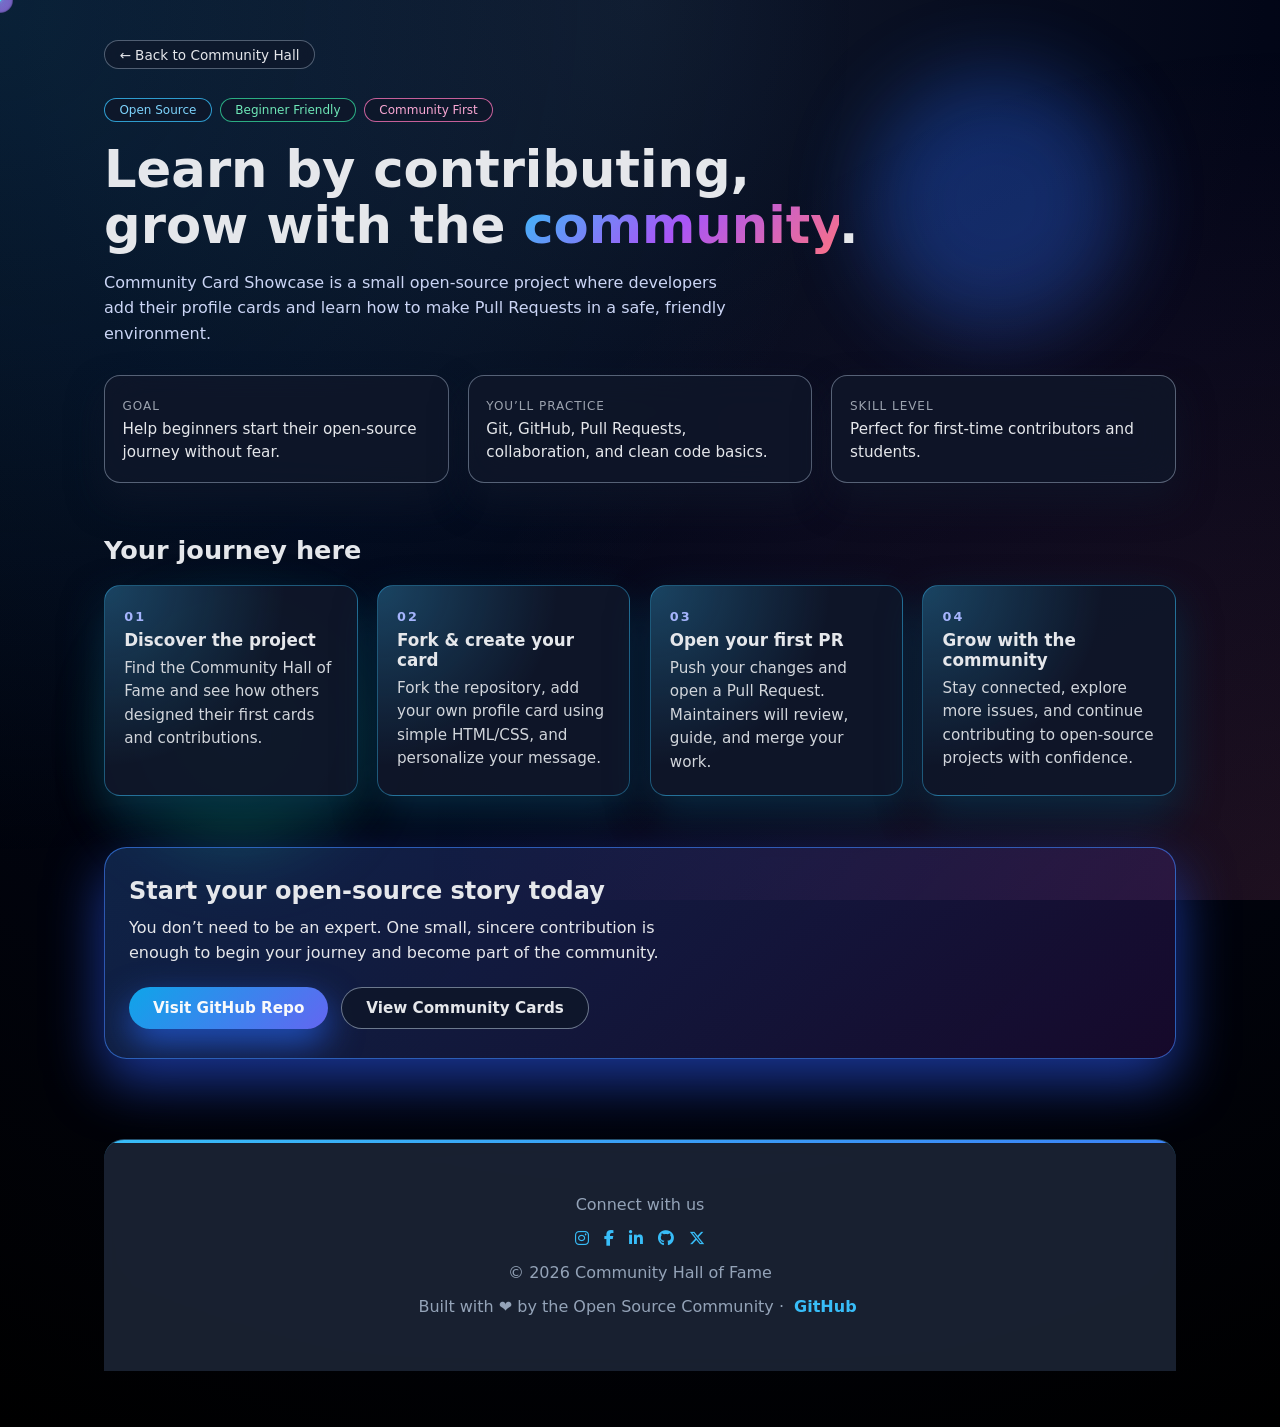
==== about.html @ 80f4a166 "Merge branch 'Jayanta2004:main' into main" ====
<!DOCTYPE html>
<html lang="en">

<head>
    <meta charset="UTF-8" />
    <meta name="viewport" content="width=device-width, initial-scale=1.0" />
    <title>About Us | Community Card Showcase</title>
    <link rel="stylesheet" href="about.css" />
    <link rel="icon" type="image/png" href="Hall of Fame (1).png">
    <link rel="stylesheet" href="https://cdnjs.cloudflare.com/ajax/libs/font-awesome/6.5.1/css/all.min.css">

</head>

<body class="theme-dark">

    <div class="circle-container">
        <div class="circle"></div>
        <div class="circle"></div>
        <div class="circle"></div>
        <div class="circle"></div>
        <div class="circle"></div>
        <div class="circle"></div>
        <div class="circle"></div>
        <div class="circle"></div>
        <div class="circle"></div>
        <div class="circle"></div>
        <div class="circle"></div>
        <div class="circle"></div>
        <div class="circle"></div>
        <div class="circle"></div>
        <div class="circle"></div>
        <div class="circle"></div>
        <div class="circle"></div>
        <div class="circle"></div>
        <div class="circle"></div>
        <div class="circle"></div>
        <div class="circle"></div>
        <div class="circle"></div>
        <div class="circle"></div>
        <div class="circle"></div>
        <div class="circle"></div>
        <div class="circle"></div>
        <div class="circle"></div>
        <div class="circle"></div>
        <div class="circle"></div>
        <div class="circle"></div>
    </div>
    <script>
        document.addEventListener("DOMContentLoaded", function () {
            const coords = { x: 0, y: 0 };
            const circles = document.querySelectorAll(".circle");

            circles.forEach(function (circle) {
                circle.x = 0;
                circle.y = 0;
            });

            window.addEventListener("mousemove", function (e) {
                coords.x = e.pageX;
                coords.y = e.pageY - window.scrollY; // Adjust for vertical scroll position
            });

            function animateCircles() {
                let x = coords.x;
                let y = coords.y;
                circles.forEach(function (circle, index) {
                    circle.style.left = `${x - 12}px`;
                    circle.style.top = `${y - 12}px`;
                    circle.style.transform = `scale(${(circles.length - index) / circles.length})`;
                    const nextCircle = circles[index + 1] || circles[0];
                    circle.x = x;
                    circle.y = y;
                    x += (nextCircle.x - x) * 0.3;
                    y += (nextCircle.y - y) * 0.3;
                });

                requestAnimationFrame(animateCircles);
            }

            animateCircles();
        });

    </script>
    <!-- Background effects -->
    <div class="bg-gradient"></div>
    <div class="bg-orbit bg-orbit-1"></div>
    <div class="bg-orbit bg-orbit-2"></div>

    <main class="about-wrapper">
        <!-- Back button -->
        <a href="index.html" class="back-pill">
            <span>← Back to Community Hall</span>
        </a>

        <!-- Hero area -->
        <section class="about-hero">
            <div class="badge-row">
                <span class="pill pill-open">Open Source</span>
                <span class="pill pill-beginner">Beginner Friendly</span>
                <span class="pill pill-community">Community First</span>
            </div>

            <h1>Learn by contributing,<br />grow with the <span>community</span>.</h1>

            <p class="hero-subtitle">
                Community Card Showcase is a small open-source project where developers
                add their profile cards and learn how to make Pull Requests in a safe,
                friendly environment.
            </p>

            <div class="hero-stats">
                <div class="stat-card">
                    <span class="stat-label">Goal</span>
                    <p class="stat-text">Help beginners start their open-source journey without fear.</p>
                </div>
                <div class="stat-card">
                    <span class="stat-label">You’ll practice</span>
                    <p class="stat-text">Git, GitHub, Pull Requests, collaboration, and clean code basics.</p>
                </div>
                <div class="stat-card">
                    <span class="stat-label">Skill Level</span>
                    <p class="stat-text">Perfect for first-time contributors and students.</p>
                </div>
            </div>
        </section>

        <!-- Timeline / steps -->
        <section class="about-steps">
            <h2>Your journey here</h2>
            <div class="steps-grid">
                <article class="step-card">
                    <div class="step-index">01</div>
                    <h3>Discover the project</h3>
                    <p>
                        Find the Community Hall of Fame and see how others designed their first cards
                        and contributions.
                    </p>
                </article>

                <article class="step-card">
                    <div class="step-index">02</div>
                    <h3>Fork & create your card</h3>
                    <p>
                        Fork the repository, add your own profile card using simple HTML/CSS,
                        and personalize your message.
                    </p>
                </article>

                <article class="step-card">
                    <div class="step-index">03</div>
                    <h3>Open your first PR</h3>
                    <p>
                        Push your changes and open a Pull Request. Maintainers will review,
                        guide, and merge your work.
                    </p>
                </article>

                <article class="step-card">
                    <div class="step-index">04</div>
                    <h3>Grow with the community</h3>
                    <p>
                        Stay connected, explore more issues, and continue contributing to
                        open-source projects with confidence.
                    </p>
                </article>
            </div>
        </section>

        <!-- Callout -->
        <section class="about-callout">
            <div class="callout-content">
                <h2>Start your open-source story today</h2>
                <p>
                    You don’t need to be an expert. One small, sincere contribution is
                    enough to begin your journey and become part of the community.
                </p>
                <div class="callout-actions">
                    <a href="https://github.com/Jayanta2004/dev-card-showcase" class="primary-btn" target="_blank"
                        rel="noopener noreferrer">
                        Visit GitHub Repo
                    </a>

                    <a href="index.html" class="ghost-btn">
                        View Community Cards
                    </a>
                </div>
            </div>
        </section>

        <!-- Minimal footer -->
        <footer class="footer">

    
      <div class="footer-social">
      <p>Connect with us</p>
      <div class="social-links">
        <a href="#" aria-label="Instagram"><i class="fa-brands fa-instagram"></i></a>
        <a href="#" aria-label="Facebook"><i class="fa-brands fa-facebook-f"></i></a>
        <a href="#" aria-label="LinkedIn"><i class="fa-brands fa-linkedin-in"></i></a>
        <a href="#" aria-label="GitHub"><i class="fa-brands fa-github"></i></a>
        <a href="#" aria-label="Twitter"><i class="fa-brands fa-x-twitter"></i></a>
      </div>
      </div>

  <p class="footer-copy">© 2026 Community Hall of Fame</p>
    <p class="footer-credit">
    Built with ❤️ by the Open Source Community ·
    <a href="https://github.com/Jayanta2004" target="_blank">GitHub</a>
  </p>
</footer>

    </main>
</body>

</html>
---- about.css ----
:root {
  --bg-footer: rgba(30, 41, 59, 0.8);
  --border-primary: rgba(56, 189, 248, 0.3);
  --gradient-primary: linear-gradient(135deg, #38bdf8, #3b82f6);
  --text-secondary: #94a3b8;
  --primary-color: #38bdf8;
}

/* Reset & base */

*,
*::before,
*::after {
  box-sizing: border-box;
}

body {
  margin: 0;
  min-height: 100vh;
  font-family: system-ui, -apple-system, BlinkMacSystemFont, "Segoe UI", sans-serif;
  color: #e5e7eb;
  background: radial-gradient(circle at top, #0f172a 0, #020617 40%, #000 100%);
  overflow-x: hidden;
}

/* Simple fade-in for the whole page */
body {
  animation: fadeInBody 0.6s ease-out;
}

@keyframes fadeInBody {
  from {
    opacity: 0;
    transform: translateY(6px);
  }

  to {
    opacity: 1;
    transform: translateY(0);
  }
}

.about-wrapper {
  position: relative;
  max-width: 1120px;
  margin: 0 auto;
  padding: 2.5rem 1.5rem 3.5rem;
}

/* Background accents with slow floating animation */
.bg-gradient {
  position: fixed;
  inset: 0;
  background:
    radial-gradient(circle at top left, rgba(56, 189, 248, 0.15), transparent 55%),
    radial-gradient(circle at bottom right, rgba(244, 114, 182, 0.12), transparent 55%);
  pointer-events: none;
  z-index: -2;
  animation: glowPulse 8s ease-in-out infinite alternate;
}

.bg-orbit {
  position: fixed;
  border-radius: 999px;
  filter: blur(40px);
  opacity: 0.6;
  z-index: -3;
}

.bg-orbit-1 {
  width: 260px;
  height: 260px;
  background: rgba(37, 99, 235, 0.6);
  top: 8%;
  right: 12%;
  animation: floatOrb1 18s ease-in-out infinite alternate;
}

.bg-orbit-2 {
  width: 220px;
  height: 220px;
  background: rgba(16, 185, 129, 0.55);
  bottom: 6%;
  left: 10%;
  animation: floatOrb2 20s ease-in-out infinite alternate;
}

@keyframes glowPulse {
  from {
    opacity: 0.9;
  }

  to {
    opacity: 0.6;
  }
}

@keyframes floatOrb1 {
  from {
    transform: translate(0, 0);
  }

  to {
    transform: translate(-30px, 40px);
  }
}

@keyframes floatOrb2 {
  from {
    transform: translate(0, 0);
  }

  to {
    transform: translate(40px, -35px);
  }
}

/* Back pill with hover + tiny wiggle on load */
.back-pill {
  display: inline-flex;
  align-items: center;
  gap: 0.4rem;
  padding: 0.35rem 0.9rem;
  border-radius: 999px;
  border: 1px solid rgba(148, 163, 184, 0.5);
  background: rgba(15, 23, 42, 0.7);
  color: #e5e7eb;
  text-decoration: none;
  font-size: 0.85rem;
  margin-bottom: 1.8rem;
  backdrop-filter: blur(16px);
  transition:
    border-color 0.18s ease,
    transform 0.18s ease,
    background 0.18s ease,
    box-shadow 0.18s ease;
  animation: backPillPop 0.7s ease-out 0.25s both;
}

.back-pill:hover {
  border-color: #38bdf8;
  background: rgba(15, 23, 42, 0.9);
  transform: translateY(-1px);
  box-shadow: 0 10px 25px rgba(15, 23, 42, 0.8);
}

@keyframes backPillPop {
  0% {
    transform: translateY(-4px);
    opacity: 0;
  }

  60% {
    transform: translateY(1px);
    opacity: 1;
  }

  100% {
    transform: translateY(0);
  }
}

/* Hero section */
.about-hero {
  text-align: left;
  margin-bottom: 3.2rem;
}

/* Pills row */
.badge-row {
  display: flex;
  flex-wrap: wrap;
  gap: 0.5rem;
  margin-bottom: 1.2rem;
}

.pill {
  padding: 0.25rem 0.9rem;
  border-radius: 999px;
  font-size: 0.75rem;
  border: 1px solid rgba(148, 163, 184, 0.6);
  background: rgba(15, 23, 42, 0.85);
  backdrop-filter: blur(14px);
  opacity: 0;
  transform: translateY(6px);
  animation: pillIn 0.5s ease-out forwards;
}

.pill-open {
  border-color: rgba(56, 189, 248, 0.8);
  color: #7dd3fc;
  animation-delay: 0.1s;
}

.pill-beginner {
  border-color: rgba(52, 211, 153, 0.8);
  color: #6ee7b7;
  animation-delay: 0.25s;
}

.pill-community {
  border-color: rgba(244, 114, 182, 0.8);
  color: #f9a8d4;
  animation-delay: 0.4s;
}

@keyframes pillIn {
  from {
    opacity: 0;
    transform: translateY(6px);
  }

  to {
    opacity: 1;
    transform: translateY(0);
  }
}

.about-hero h1 {
  font-size: clamp(2.4rem, 4vw, 3.2rem);
  line-height: 1.1;
  margin: 0 0 1rem;
}

.about-hero h1 span {
  background: linear-gradient(135deg, #38bdf8, #a855f7, #fb7185);
  -webkit-background-clip: text;
  color: transparent;
}

.hero-subtitle {
  max-width: 640px;
  line-height: 1.6;
  color: #cbd5f5;
  margin-bottom: 1.8rem;
}

/* Stats cards with hover lift + soft shimmer */
.hero-stats {
  display: grid;
  grid-template-columns: repeat(auto-fit, minmax(220px, 1fr));
  gap: 1.2rem;
}

.stat-card {
  position: relative;
  padding: 1.15rem 1.1rem;
  border-radius: 1rem;
  background: rgba(15, 23, 42, 0.8);
  border: 1px solid rgba(148, 163, 184, 0.55);
  box-shadow: 0 18px 35px rgba(15, 23, 42, 0.65);
  backdrop-filter: blur(18px);
  overflow: hidden;
  transform: translateY(3px);
  opacity: 0;
  animation: cardFadeIn 0.6s ease-out forwards;
}

.stat-card:nth-child(1) {
  animation-delay: 0.25s;
}

.stat-card:nth-child(2) {
  animation-delay: 0.35s;
}

.stat-card:nth-child(3) {
  animation-delay: 0.45s;
}

.stat-card::before {
  content: "";
  position: absolute;
  inset: -40%;
  background: radial-gradient(circle at top, rgba(56, 189, 248, 0.16), transparent 60%);
  opacity: 0;
  transform: translateX(-40%);
  transition: opacity 0.25s ease, transform 0.25s ease;
}

.stat-card:hover {
  transform: translateY(-3px);
  box-shadow: 0 22px 45px rgba(15, 23, 42, 0.75);
}

.stat-card:hover::before {
  opacity: 1;
  transform: translateX(0);
}

.stat-label {
  display: inline-block;
  font-size: 0.75rem;
  letter-spacing: 0.08em;
  text-transform: uppercase;
  color: #9ca3af;
  margin-bottom: 0.35rem;
}

.stat-text {
  margin: 0;
  font-size: 0.95rem;
  line-height: 1.5;
}

@keyframes cardFadeIn {
  from {
    opacity: 0;
    transform: translateY(8px);
  }

  to {
    opacity: 1;
    transform: translateY(0);
  }
}

/* Steps / timeline */
.about-steps {
  margin-bottom: 3.2rem;
}

.about-steps h2 {
  font-size: 1.6rem;
  margin-bottom: 1.3rem;
}

.steps-grid {
  display: grid;
  grid-template-columns: repeat(auto-fit, minmax(230px, 1fr));
  gap: 1.2rem;
}

.step-card {
  position: relative;
  padding: 1.4rem 1.2rem 1.3rem 1.2rem;
  border-radius: 1rem;
  background: radial-gradient(circle at top left, rgba(56, 189, 248, 0.28), transparent 55%),
    rgba(15, 23, 42, 0.95);
  border: 1px solid rgba(56, 189, 248, 0.4);
  box-shadow: 0 18px 40px rgba(8, 47, 73, 0.8);
  overflow: hidden;
  transition: transform 0.18s ease, box-shadow 0.18s ease, border-color 0.18s ease;
}

.step-card:hover {
  transform: translateY(-3px) translateX(1px);
  box-shadow: 0 20px 44px rgba(8, 47, 73, 0.95);
  border-color: rgba(129, 230, 217, 0.8);
}

.step-card::after {
  content: "";
  position: absolute;
  inset: 0;
  background: linear-gradient(130deg, transparent, rgba(59, 130, 246, 0.18), transparent);
  opacity: 0;
  transform: translateX(-20%);
  transition: opacity 0.25s ease, transform 0.25s ease;
}

.step-card:hover::after {
  opacity: 1;
  transform: translateX(0);
}

.step-index {
  font-size: 0.8rem;
  font-weight: 600;
  letter-spacing: 0.16em;
  text-transform: uppercase;
  color: #a5b4fc;
  margin-bottom: 0.4rem;
}

.step-card h3 {
  margin: 0 0 0.4rem;
  font-size: 1.05rem;
}

.step-card p {
  margin: 0;
  font-size: 0.95rem;
  line-height: 1.55;
  color: #d1d5db;
}

/* Callout */
.about-callout {
  margin-bottom: 2.4rem;
}

.callout-content {
  border-radius: 1.4rem;
  padding: 1.8rem 1.5rem;
  border: 1px solid rgba(59, 130, 246, 0.65);
  background: linear-gradient(135deg, rgba(59, 130, 246, 0.25), rgba(147, 51, 234, 0.15));
  box-shadow: 0 22px 55px rgba(30, 64, 175, 0.85);
  position: relative;
  overflow: hidden;
}

/* Subtle glowing animated border line */
.callout-content::before {
  content: "";
  position: absolute;
  inset: -1px;
  border-radius: inherit;
  border: 1px solid transparent;
  background:
    linear-gradient(135deg, rgba(59, 130, 246, 0.7), rgba(147, 51, 234, 0.7)) border-box;
  mask:
    linear-gradient(#000 0 0) padding-box,
    linear-gradient(#000 0 0);
  mask-composite: exclude;
  opacity: 0.6;
  animation: borderGlow 3s linear infinite;

  /* Allow clicks to pass through the decorative pseudo-element */
  pointer-events: none;
}

@keyframes borderGlow {
  0% {
    opacity: 0.25;
  }

  50% {
    opacity: 0.65;
  }

  100% {
    opacity: 0.25;
  }
}

.callout-content h2 {
  margin: 0 0 0.6rem;
}

.callout-content p {
  margin: 0 0 1.3rem;
  max-width: 540px;
  line-height: 1.6;
}

/* Buttons */
.callout-actions {
  display: flex;
  flex-wrap: wrap;
  gap: 0.8rem;
}

.primary-btn,
.ghost-btn {
  display: inline-flex;
  align-items: center;
  justify-content: center;
  padding: 0.7rem 1.5rem;
  border-radius: 999px;
  font-size: 0.95rem;
  font-weight: 600;
  text-decoration: none;
  cursor: pointer;
  transition:
    transform 0.18s ease,
    box-shadow 0.18s ease,
    background 0.18s ease,
    color 0.18s ease,
    border-color 0.18s ease;
}

.primary-btn {
  color: #f9fafb;
  background: linear-gradient(135deg, #0ea5e9, #6366f1);
  box-shadow: 0 14px 35px rgba(37, 99, 235, 0.75);
}

.primary-btn:hover {
  transform: translateY(-2px) scale(1.02);
  box-shadow: 0 18px 45px rgba(37, 99, 235, 0.9);
}

.ghost-btn {
  color: #e5e7eb;
  border: 1px solid rgba(148, 163, 184, 0.7);
  background: rgba(15, 23, 42, 0.85);
}

.ghost-btn:hover {
  background: rgba(15, 23, 42, 1);
  border-color: #38bdf8;
  transform: translateY(-2px) scale(1.01);
}

/* Footer */
/* Footer */
.footer {
  
  margin-top: 80px;
  padding: 40px 20px;
  text-align: center;
  background: var(--bg-footer);
  border-top: 1px solid var(--border-primary);
  border-radius: 20px 20px 0 0;
  max-width: 1400px;
  margin-left: auto;
  margin-right: auto;
  position: relative;
  overflow: hidden;
  backdrop-filter: blur(10px);
  transition: border-color 0.3s ease, background-color 0.3s ease;
}

.footer:hover {
  border-color: var(--primary-color);
}

.footer::before {
  content: '';
  position: absolute;
  top: 0;
  left: 0;
  right: 0;
  height: 3px;
  background: var(--gradient-primary);
}

.footer p {
  margin: 15px 0;
  color: var(--text-secondary);
  font-size: 1rem;
  font-weight: 500;
  transition: color 0.3s ease;
}

.footer a {
  color: var(--primary-color);
  text-decoration: none;
  font-weight: 700;
  transition: all 0.3s ease;
  padding: 2px 5px;
  border-radius: 4px;
}

.footer a:hover {
  color: white;
  background: var(--primary-color);
  transform: translateY(-2px);
  text-decoration: none;
}

.footer a:focus-visible {
  outline: 2px solid var(--primary-color);
  outline-offset: 2px;
  border-radius: 2px;
}

/* Responsive */
@media (max-width: 640px) {
  .about-wrapper {
    padding-top: 1.8rem;
  }

  .about-hero h1 {
    font-size: 2rem;
  }

  .hero-stats {
    grid-template-columns: 1fr;
  }

  .callout-content {
    padding: 1.5rem 1.1rem;
  }
}

.circle-container {
  position: fixed;
  top: 0;
  left: 0;
  width: 100%;
  height: 100%;
  pointer-events: none;
  z-index: 9999;
}

.circle {
  position: absolute;
  width: 25px;
  height: 25px;
  border-radius: 50%;
  pointer-events: none;
  background: radial-gradient(circle,
      rgba(73, 232, 247, 0.466),
      rgba(141, 38, 172, 0.5));
  transition: transform 0.1s, left 0.1s, top 0.1s;
}


.social-links a[aria-label="Instagram"]:hover { color: #e1306c; }
.social-links a[aria-label="Facebook"]:hover { color: #1877f2; }
.social-links a[aria-label="LinkedIn"]:hover { color: #0a66c2; }
.social-links a[aria-label="GitHub"]:hover { color: #fff; }
.social-links a[aria-label="Twitter"]:hover { color: #1da1f2; }
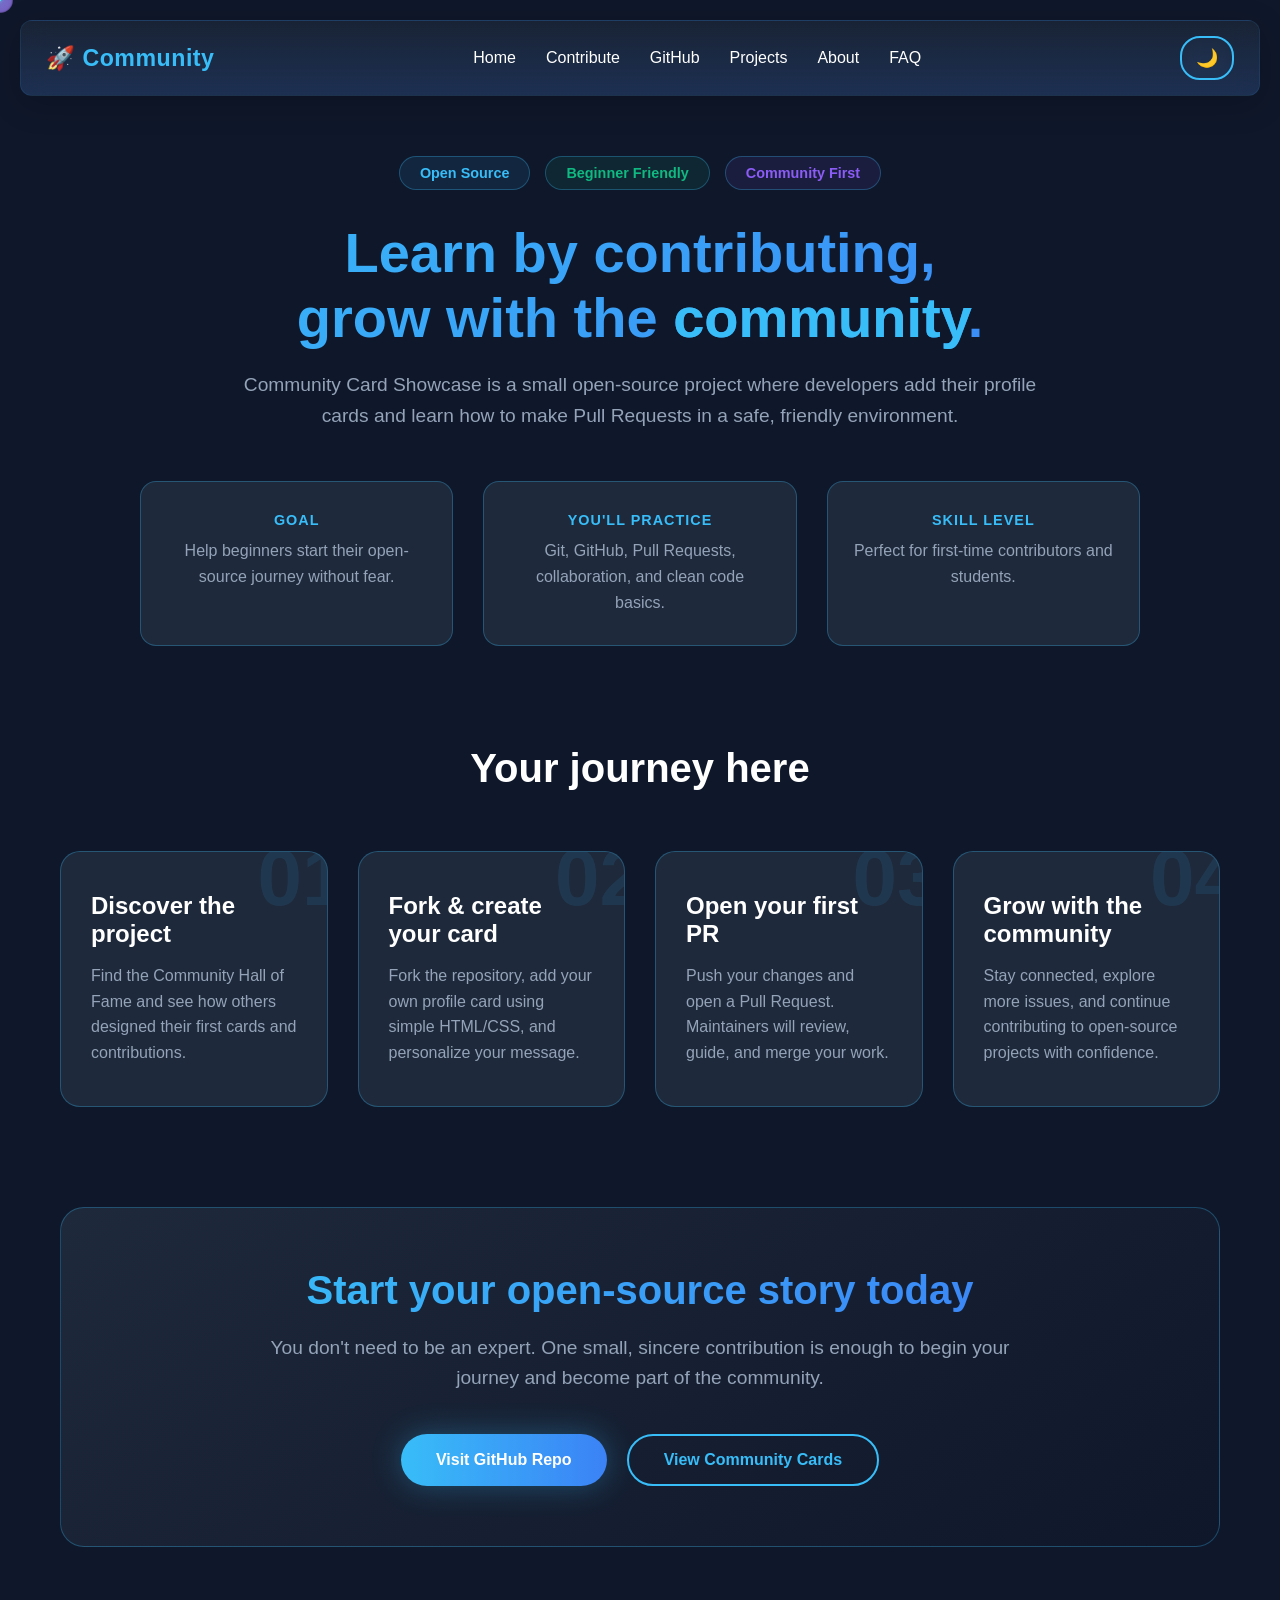
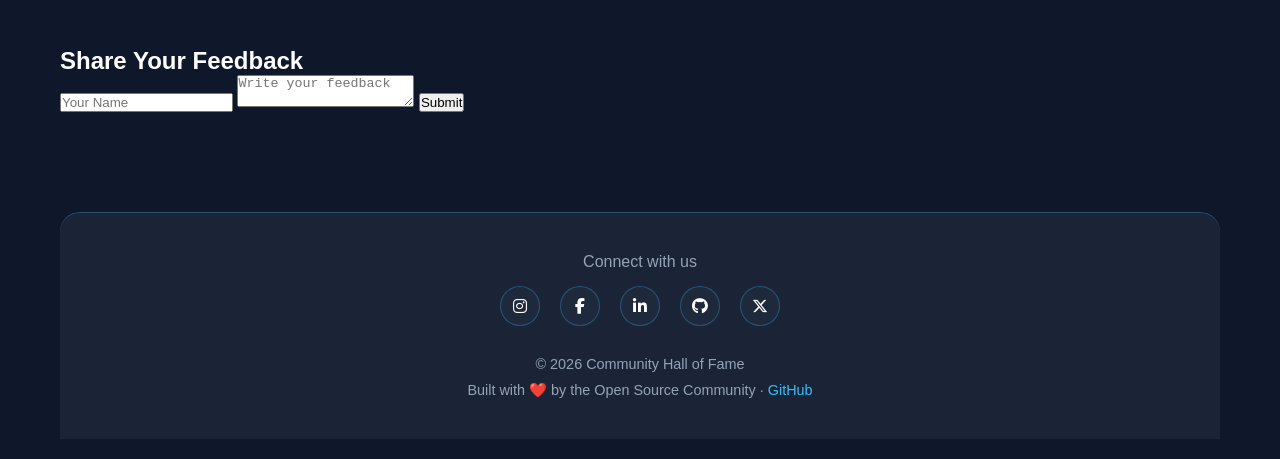
==== commit c4883716: "Update about.html" ====
--- a/about.html
+++ b/about.html
@@ -5,10 +5,675 @@
     <meta charset="UTF-8" />
     <meta name="viewport" content="width=device-width, initial-scale=1.0" />
     <title>About Us | Community Card Showcase</title>
-    <link rel="stylesheet" href="about.css" />
     <link rel="icon" type="image/png" href="Hall of Fame (1).png">
     <link rel="stylesheet" href="https://cdnjs.cloudflare.com/ajax/libs/font-awesome/6.5.1/css/all.min.css">
-
+    
+    <!-- INLINE CSS -->
+    <style>
+        /* =========================================
+           RESET & BASE STYLES
+           ========================================= */
+        * {
+            margin: 0;
+            padding: 0;
+            box-sizing: border-box;
+        }
+
+        body {
+            font-family: -apple-system, BlinkMacSystemFont, 'Segoe UI', Helvetica, Arial, sans-serif;
+            background-color: #0f172a;
+            color: #ffffff;
+            margin: 0;
+            padding: 20px;
+            min-height: 100vh;
+            position: relative;
+            overflow-x: hidden;
+            transition: all 0.5s cubic-bezier(0.4, 0, 0.2, 1);
+        }
+
+        body.theme-dark {
+            background-color: #0f172a;
+            color: #ffffff;
+        }
+
+        body.light-mode {
+            background-color: #f8fafc;
+            color: #0f172a;
+        }
+
+        /* =========================================
+           THEME VARIABLES - DARK (DEFAULT)
+           ========================================= */
+        :root {
+            /* Dark Theme Colors */
+            --bg-primary: #0f172a;
+            --bg-secondary: #1e293b;
+            --bg-card: #1e293b;
+            --bg-navbar: rgba(30, 41, 59, 0.9);
+            --bg-footer: rgba(30, 41, 59, 0.8);
+            --bg-stats: rgba(30, 41, 59, 0.8);
+
+            /* Text Colors */
+            --text-primary: #ffffff;
+            --text-secondary: #94a3b8;
+            --text-accent: #259ed2;
+
+            /* Border Colors */
+            --border-primary: rgba(56, 189, 248, 0.3);
+            --border-secondary: rgba(148, 163, 184, 0.2);
+
+            /* Accent Colors */
+            --primary-color: #38bdf8;
+            --secondary-color: #8b5cf6;
+            --success-color: #10b981;
+            --github-color: #333;
+            --github-light: #f6f8fa;
+            --github-dark: #24292e;
+            --github-hover: #444;
+            --whatsapp-color: #25D366;
+            --linkedin-color: #0077B5;
+            --twitter-color: #1DA1F2;
+            --facebook-color: #1877F2;
+
+            /* Hover Colors */
+            --hover-bg: rgba(173, 216, 230, 0.1);
+            --hover-border: rgba(135, 206, 235, 0.5);
+            --hover-text: #87ceeb;
+            --hover-glow: 0 0 40px rgba(135, 206, 235, 0.4);
+
+            /* Gradients */
+            --gradient-primary: linear-gradient(135deg, #38bdf8, #3b82f6);
+            --gradient-secondary: linear-gradient(135deg, #8b5cf6, #ec4899);
+            --gradient-card: linear-gradient(145deg, #1e293b, #0f172a);
+            --gradient-button: linear-gradient(90deg, #38bdf8, #3b82f6);
+
+            /* Shadows */
+            --shadow-sm: 0 4px 6px rgba(0, 0, 0, 0.1);
+            --shadow-md: 0 10px 25px rgba(0, 0, 0, 0.2);
+            --shadow-lg: 0 20px 40px rgba(0, 0, 0, 0.3);
+            --shadow-glow: 0 0 30px rgba(56, 189, 248, 0.3);
+
+            /* Glass Effects */
+            --glass-bg: rgba(30, 41, 59, 0.7);
+            --glass-border: rgba(56, 189, 248, 0.1);
+            --navbar-gradient-bottom: rgba(37, 62, 104, 0.65);
+            --navbar-shadow: 0 8px 32px rgba(0, 0, 0, 0.2);
+        }
+
+        /* Light Theme Variables */
+        body.light-mode {
+            --bg-primary: #f8fafc;
+            --bg-secondary: #ffffff;
+            --bg-card: #ffffff;
+            --bg-navbar: rgba(255, 255, 255, 0.9);
+            --bg-footer: rgba(255, 255, 255, 0.8);
+            --bg-stats: rgba(255, 255, 255, 0.8);
+            --text-primary: #0f172a;
+            --text-secondary: #475569;
+            --text-accent: #0284c7;
+            --border-primary: rgba(2, 132, 199, 0.3);
+            --border-secondary: rgba(100, 116, 139, 0.2);
+            --primary-color: #0284c7;
+            --secondary-color: #7c3aed;
+            --success-color: #059669;
+            --github-color: #24292e;
+            --github-light: #ffffff;
+            --github-dark: #0366d6;
+            --github-hover: #1a7f37;
+            --hover-bg: rgba(135, 206, 235, 0.15);
+            --hover-border: rgba(135, 206, 235, 0.6);
+            --hover-text: #87ceeb;
+            --hover-glow: 0 0 40px rgba(135, 206, 235, 0.3);
+            --gradient-primary: linear-gradient(135deg, #0284c7, #0ea5e9);
+            --gradient-secondary: linear-gradient(135deg, #7c3aed, #ec4899);
+            --gradient-card: linear-gradient(145deg, #ffffff, #f1f5f9);
+            --gradient-button: linear-gradient(90deg, #0284c7, #0ea5e9);
+            --shadow-sm: 0 4px 6px rgba(0, 0, 0, 0.05);
+            --shadow-md: 0 10px 25px rgba(0, 0, 0, 0.08);
+            --shadow-lg: 0 20px 40px rgba(0, 0, 0, 0.12);
+            --shadow-glow: 0 0 30px rgba(2, 132, 199, 0.2);
+            --glass-bg: rgba(255, 255, 255, 0.7);
+            --glass-border: rgba(2, 132, 199, 0.1);
+            --navbar-gradient-bottom: rgba(255, 255, 255, 0.8);
+            --navbar-shadow: 0 10px 30px rgba(0, 0, 0, 0.08), 0 1px 8px rgba(0, 0, 0, 0.04);
+        }
+
+        /* =========================================
+           NAVBAR STYLES
+           ========================================= */
+        .navbar {
+            position: sticky;
+            top: 20px;
+            z-index: 1000;
+            background: linear-gradient(to bottom,
+                    var(--glass-bg),
+                    var(--navbar-gradient-bottom));
+            backdrop-filter: blur(14px);
+            -webkit-backdrop-filter: blur(14px);
+            border: 1px solid var(--glass-border);
+            border-radius: 12px;
+            padding: 15px 25px;
+            display: flex;
+            justify-content: space-between;
+            align-items: center;
+            max-width: 1400px;
+            margin: 0 auto 40px auto;
+            transition: all 0.3s ease;
+            box-shadow: var(--navbar-shadow);
+        }
+
+        .nav-logo {
+            color: var(--primary-color);
+            font-size: 1.45rem;
+            font-weight: 700;
+            letter-spacing: 0.5px;
+            transition: color 0.3s ease;
+            text-decoration: none;
+        }
+
+        .nav-links {
+            list-style: none;
+            display: flex;
+            gap: 30px;
+            margin: 0;
+            padding: 0;
+        }
+
+        .nav-links a {
+            text-decoration: none;
+            color: var(--text-primary);
+            font-weight: 500;
+            position: relative;
+            padding: 4px 0;
+            transition: color 0.25s ease;
+        }
+
+        .nav-links a::after {
+            content: '';
+            position: absolute;
+            bottom: -6px;
+            left: 0;
+            width: 0%;
+            height: 2px;
+            background-color: var(--primary-color);
+            transition: width 0.25s ease;
+        }
+
+        .nav-links a:hover {
+            color: var(--primary-color);
+        }
+
+        .nav-links a:hover::after {
+            width: 70%;
+        }
+
+        .hamburger {
+            display: none;
+            flex-direction: column;
+            cursor: pointer;
+            gap: 5px;
+            width: 30px;
+            background: transparent;
+            border: none;
+            padding: 5px;
+        }
+
+        .hamburger span {
+            width: 100%;
+            height: 3px;
+            background: var(--primary-color);
+            border-radius: 3px;
+            transition: all 0.3s ease;
+        }
+
+        .theme-toggle {
+            background: transparent;
+            border: 2px solid var(--primary-color);
+            color: var(--primary-color);
+            padding: 8px 14px;
+            border-radius: 20px;
+            cursor: pointer;
+            font-size: 18px;
+            transition: all 0.3s cubic-bezier(0.4, 0, 0.2, 1);
+            display: flex;
+            align-items: center;
+            justify-content: center;
+            min-width: 44px;
+            min-height: 44px;
+            backdrop-filter: blur(10px);
+            font-weight: 600;
+            gap: 8px;
+        }
+
+        .theme-toggle:hover {
+            background-color: var(--primary-color);
+            color: var(--bg-primary);
+            transform: scale(1.05);
+            box-shadow: var(--shadow-glow);
+        }
+
+        /* =========================================
+           CIRCLE CURSOR EFFECT
+           ========================================= */
+        .circle-container {
+            position: fixed;
+            top: 0;
+            left: 0;
+            width: 100%;
+            height: 100%;
+            pointer-events: none;
+            z-index: 9999;
+        }
+
+        .circle {
+            position: absolute;
+            width: 25px;
+            height: 25px;
+            border-radius: 50%;
+            pointer-events: none;
+            background: radial-gradient(circle,
+                    rgba(73, 232, 247, 0.466),
+                    rgba(141, 38, 172, 0.5));
+            transition: transform 0.1s, left 0.1s, top 0.1s;
+        }
+
+        /* =========================================
+           ABOUT PAGE SPECIFIC STYLES
+           ========================================= */
+        .about-wrapper {
+            max-width: 1200px;
+            margin: 0 auto;
+            padding: 0 20px;
+        }
+
+        .about-hero {
+            text-align: center;
+            margin: 60px 0 80px;
+        }
+
+        .badge-row {
+            display: flex;
+            justify-content: center;
+            gap: 15px;
+            margin-bottom: 30px;
+            flex-wrap: wrap;
+        }
+
+        .pill {
+            padding: 8px 20px;
+            border-radius: 50px;
+            font-weight: 600;
+            font-size: 0.9rem;
+            border: 1px solid var(--border-primary);
+        }
+
+        .pill-open {
+            background: rgba(56, 189, 248, 0.1);
+            color: var(--primary-color);
+        }
+
+        .pill-beginner {
+            background: rgba(16, 185, 129, 0.1);
+            color: var(--success-color);
+        }
+
+        .pill-community {
+            background: rgba(139, 92, 246, 0.1);
+            color: var(--secondary-color);
+        }
+
+        .about-hero h1 {
+            font-size: 3.5rem;
+            margin-bottom: 20px;
+            background: var(--gradient-primary);
+            -webkit-background-clip: text;
+            background-clip: text;
+            color: transparent;
+        }
+
+        .about-hero h1 span {
+            color: var(--primary-color);
+        }
+
+        .hero-subtitle {
+            font-size: 1.2rem;
+            color: var(--text-secondary);
+            max-width: 800px;
+            margin: 0 auto 50px;
+            line-height: 1.6;
+        }
+
+        .hero-stats {
+            display: grid;
+            grid-template-columns: repeat(3, 1fr);
+            gap: 30px;
+            max-width: 1000px;
+            margin: 0 auto;
+        }
+
+        .stat-card {
+            background: var(--bg-card);
+            border: 1px solid var(--border-primary);
+            border-radius: 16px;
+            padding: 30px 25px;
+            text-align: center;
+            transition: all 0.3s ease;
+        }
+
+        .stat-card:hover {
+            transform: translateY(-5px);
+            box-shadow: var(--shadow-md);
+            border-color: var(--primary-color);
+        }
+
+        .stat-label {
+            display: block;
+            font-size: 0.9rem;
+            font-weight: 600;
+            color: var(--primary-color);
+            margin-bottom: 10px;
+            text-transform: uppercase;
+            letter-spacing: 1px;
+        }
+
+        .stat-text {
+            color: var(--text-secondary);
+            line-height: 1.6;
+            margin: 0;
+        }
+
+        /* Steps Section */
+        .about-steps {
+            margin: 100px 0;
+        }
+
+        .about-steps h2 {
+            font-size: 2.5rem;
+            text-align: center;
+            margin-bottom: 60px;
+            color: var(--text-primary);
+        }
+
+        .steps-grid {
+            display: grid;
+            grid-template-columns: repeat(auto-fit, minmax(250px, 1fr));
+            gap: 30px;
+        }
+
+        .step-card {
+            background: var(--bg-card);
+            border: 1px solid var(--border-primary);
+            border-radius: 20px;
+            padding: 40px 30px;
+            position: relative;
+            overflow: hidden;
+            transition: all 0.3s ease;
+        }
+
+        .step-card:hover {
+            transform: translateY(-8px);
+            box-shadow: var(--shadow-lg);
+            border-color: var(--primary-color);
+        }
+
+        .step-index {
+            position: absolute;
+            top: -20px;
+            right: -20px;
+            font-size: 5rem;
+            font-weight: 900;
+            color: var(--primary-color);
+            opacity: 0.1;
+            z-index: 0;
+        }
+
+        .step-card h3 {
+            font-size: 1.5rem;
+            margin-bottom: 15px;
+            color: var(--text-primary);
+            position: relative;
+            z-index: 1;
+        }
+
+        .step-card p {
+            color: var(--text-secondary);
+            line-height: 1.6;
+            position: relative;
+            z-index: 1;
+        }
+
+        /* Callout Section */
+        .about-callout {
+            background: var(--gradient-card);
+            border: 1px solid var(--border-primary);
+            border-radius: 24px;
+            padding: 60px 40px;
+            text-align: center;
+            margin: 100px 0;
+        }
+
+        .callout-content {
+            max-width: 800px;
+            margin: 0 auto;
+        }
+
+        .callout-content h2 {
+            font-size: 2.5rem;
+            margin-bottom: 20px;
+            background: var(--gradient-primary);
+            -webkit-background-clip: text;
+            background-clip: text;
+            color: transparent;
+        }
+
+        .callout-content p {
+            font-size: 1.2rem;
+            color: var(--text-secondary);
+            margin-bottom: 40px;
+            line-height: 1.6;
+        }
+
+        .callout-actions {
+            display: flex;
+            justify-content: center;
+            gap: 20px;
+            flex-wrap: wrap;
+        }
+
+        .primary-btn, .ghost-btn {
+            padding: 15px 35px;
+            border-radius: 50px;
+            font-weight: 600;
+            text-decoration: none;
+            transition: all 0.3s ease;
+            display: inline-flex;
+            align-items: center;
+            gap: 10px;
+        }
+
+        .primary-btn {
+            background: var(--gradient-button);
+            color: white;
+            box-shadow: var(--shadow-glow);
+        }
+
+        .primary-btn:hover {
+            transform: translateY(-3px);
+            box-shadow: 0 10px 25px rgba(56, 189, 248, 0.4);
+        }
+
+        .ghost-btn {
+            background: transparent;
+            border: 2px solid var(--primary-color);
+            color: var(--primary-color);
+        }
+
+        .ghost-btn:hover {
+            background: rgba(56, 189, 248, 0.1);
+            transform: translateY(-3px);
+        }
+
+        /* Footer */
+        .footer {
+            margin-top: 100px;
+            padding: 40px 20px;
+            text-align: center;
+            background: var(--bg-footer);
+            border-top: 1px solid var(--border-primary);
+            border-radius: 20px 20px 0 0;
+        }
+
+        .footer-social {
+            margin-bottom: 30px;
+        }
+
+        .footer-social p {
+            color: var(--text-secondary);
+            margin-bottom: 15px;
+        }
+
+        .social-links {
+            display: flex;
+            justify-content: center;
+            gap: 20px;
+        }
+
+        .social-links a {
+            width: 40px;
+            height: 40px;
+            border-radius: 50%;
+            background: var(--bg-card);
+            border: 1px solid var(--border-primary);
+            display: flex;
+            align-items: center;
+            justify-content: center;
+            color: var(--text-primary);
+            text-decoration: none;
+            transition: all 0.3s ease;
+        }
+
+        .social-links a:hover {
+            background: var(--primary-color);
+            color: var(--bg-primary);
+            transform: translateY(-3px);
+        }
+
+        .footer-copy {
+            color: var(--text-secondary);
+            margin-bottom: 10px;
+            font-size: 0.9rem;
+        }
+
+        .footer-credit {
+            color: var(--text-secondary);
+            font-size: 0.9rem;
+        }
+
+        .footer-credit a {
+            color: var(--primary-color);
+            text-decoration: none;
+        }
+
+        .footer-credit a:hover {
+            text-decoration: underline;
+        }
+
+        /* =========================================
+           MOBILE RESPONSIVENESS
+           ========================================= */
+        @media (max-width: 768px) {
+            body {
+                padding: 10px;
+            }
+
+            .navbar {
+                padding: 15px 20px;
+                margin: 20px auto 30px;
+                border-radius: 12px;
+            }
+
+            .nav-logo {
+                font-size: 1.3rem;
+            }
+
+            .nav-links {
+                display: none;
+                position: absolute;
+                top: 70px;
+                right: 20px;
+                width: 200px;
+                padding: 20px;
+                flex-direction: column;
+                gap: 15px;
+                background: var(--bg-navbar);
+                backdrop-filter: blur(12px);
+                -webkit-backdrop-filter: blur(12px);
+                border: 1px solid var(--glass-border);
+                border-radius: 14px;
+                box-shadow: var(--shadow-lg);
+                z-index: 1000;
+            }
+
+            .nav-links.active {
+                display: flex;
+            }
+
+            .hamburger {
+                display: flex;
+            }
+
+            .about-hero h1 {
+                font-size: 2.5rem;
+            }
+
+            .hero-stats {
+                grid-template-columns: 1fr;
+                gap: 20px;
+            }
+
+            .about-steps h2 {
+                font-size: 2rem;
+            }
+
+            .steps-grid {
+                grid-template-columns: 1fr;
+            }
+
+            .callout-content h2 {
+                font-size: 2rem;
+            }
+
+            .callout-actions {
+                flex-direction: column;
+                align-items: center;
+            }
+
+            .primary-btn, .ghost-btn {
+                width: 100%;
+                max-width: 300px;
+                justify-content: center;
+            }
+        }
+
+        @media (max-width: 480px) {
+            .about-hero h1 {
+                font-size: 2rem;
+            }
+
+            .badge-row {
+                gap: 10px;
+            }
+
+            .pill {
+                padding: 6px 15px;
+                font-size: 0.8rem;
+            }
+
+            .about-callout {
+                padding: 40px 20px;
+            }
+        }
+    </style>
 </head>
 
 <body class="theme-dark">
@@ -45,8 +710,12 @@
         <div class="circle"></div>
         <div class="circle"></div>
     </div>
+
+    <!-- INLINE JS -->
     <script>
+        // Circle animation
         document.addEventListener("DOMContentLoaded", function () {
+            // Circle animation
             const coords = { x: 0, y: 0 };
             const circles = document.querySelectorAll(".circle");
 
@@ -57,15 +726,15 @@
 
             window.addEventListener("mousemove", function (e) {
                 coords.x = e.pageX;
-                coords.y = e.pageY - window.scrollY; // Adjust for vertical scroll position
+                coords.y = e.pageY;
             });
 
             function animateCircles() {
                 let x = coords.x;
                 let y = coords.y;
                 circles.forEach(function (circle, index) {
-                    circle.style.left = `${x - 12}px`;
-                    circle.style.top = `${y - 12}px`;
+                    circle.style.left = x - 12 + "px";
+                    circle.style.top = y - 12 + "px";
                     circle.style.transform = `scale(${(circles.length - index) / circles.length})`;
                     const nextCircle = circles[index + 1] || circles[0];
                     circle.x = x;
@@ -78,20 +747,85 @@
             }
 
             animateCircles();
+
+            // Navbar toggle
+            const hamburger = document.querySelector('.hamburger');
+            const navLinks = document.querySelector('.nav-links');
+            
+            if (hamburger) {
+                hamburger.addEventListener('click', function() {
+                    this.classList.toggle('active');
+                    navLinks.classList.toggle('active');
+                });
+
+                // Close menu when clicking outside
+                document.addEventListener('click', function(event) {
+                    if (!hamburger.contains(event.target) && !navLinks.contains(event.target)) {
+                        hamburger.classList.remove('active');
+                        navLinks.classList.remove('active');
+                    }
+                });
+            }
+
+            // Theme toggle
+            const themeToggle = document.getElementById('themeToggle');
+            
+            if (themeToggle) {
+                themeToggle.addEventListener('click', function() {
+                    document.body.classList.toggle('light-mode');
+                    
+                    if (document.body.classList.contains('light-mode')) {
+                        this.textContent = '☀️';
+                        localStorage.setItem('theme', 'light');
+                    } else {
+                        this.textContent = '🌙';
+                        localStorage.setItem('theme', 'dark');
+                    }
+                });
+
+                // Load saved theme
+                const savedTheme = localStorage.getItem('theme');
+                if (savedTheme === 'light') {
+                    document.body.classList.add('light-mode');
+                    themeToggle.textContent = '☀️';
+                }
+            }
+
+            // Close mobile menu when clicking a link
+            document.querySelectorAll('.nav-links a').forEach(link => {
+                link.addEventListener('click', () => {
+                    hamburger.classList.remove('active');
+                    navLinks.classList.remove('active');
+                });
+            });
         });
-
     </script>
-    <!-- Background effects -->
-    <div class="bg-gradient"></div>
-    <div class="bg-orbit bg-orbit-1"></div>
-    <div class="bg-orbit bg-orbit-2"></div>
+
+    <!-- NAVBAR START -->
+    <nav class="navbar">
+        <div class="nav-logo">🚀 Community</div>
+
+        <!-- Hamburger Icon -->
+        <button class="hamburger" id="hamburger">
+            <span></span>
+            <span></span>
+            <span></span>
+        </button>
+
+        <ul class="nav-links" id="navLinks">
+            <li><a href="index.html">Home</a></li>
+            <li><a href="contribute.html">Contribute</a></li>
+            <li><a href="https://github.com/Jayanta2004" target="_blank">GitHub</a></li>
+            <li><a href="projects.html">Projects</a></li>
+            <li><a href="about.html">About</a></li>
+            <li><a href="faq.html">FAQ</a></li>
+        </ul>
+
+        <button id="themeToggle" class="theme-toggle">🌙</button>
+    </nav>
+    <!-- NAVBAR END -->
 
     <main class="about-wrapper">
-        <!-- Back button -->
-        <a href="index.html" class="back-pill">
-            <span>← Back to Community Hall</span>
-        </a>
-
         <!-- Hero area -->
         <section class="about-hero">
             <div class="badge-row">
@@ -114,7 +848,7 @@
                     <p class="stat-text">Help beginners start their open-source journey without fear.</p>
                 </div>
                 <div class="stat-card">
-                    <span class="stat-label">You’ll practice</span>
+                    <span class="stat-label">You'll practice</span>
                     <p class="stat-text">Git, GitHub, Pull Requests, collaboration, and clean code basics.</p>
                 </div>
                 <div class="stat-card">
@@ -171,7 +905,7 @@
             <div class="callout-content">
                 <h2>Start your open-source story today</h2>
                 <p>
-                    You don’t need to be an expert. One small, sincere contribution is
+                    You don't need to be an expert. One small, sincere contribution is
                     enough to begin your journey and become part of the community.
                 </p>
                 <div class="callout-actions">
@@ -187,29 +921,70 @@
             </div>
         </section>
 
+        <section id="add-testimonial">
+  <h2>Share Your Feedback</h2>
+  <input type="text" id="username" placeholder="Your Name">
+  <textarea id="feedback" placeholder="Write your feedback"></textarea>
+  <button onclick="addTestimonial()">Submit</button>
+
+  <div id="testimonial-list"></div>
+</section>
+
+<script>
+function addTestimonial() {
+  const name = document.getElementById('username').value.trim();
+  const feedback = document.getElementById('feedback').value.trim();
+  if (!name || !feedback) return alert('Please fill both fields');
+
+  const testimonialList = document.getElementById('testimonial-list');
+  const card = document.createElement('div');
+  card.className = 'testimonial-card';
+  card.innerHTML = `<h3>${name}</h3><p>"${feedback}"</p>`;
+  testimonialList.appendChild(card);
+
+  // Optional: Save in localStorage
+  const saved = JSON.parse(localStorage.getItem('testimonials') || '[]');
+  saved.push({name, feedback});
+  localStorage.setItem('testimonials', JSON.stringify(saved));
+
+  // Clear inputs
+  document.getElementById('username').value = '';
+  document.getElementById('feedback').value = '';
+}
+
+// Load saved testimonials on page load
+window.onload = () => {
+  const saved = JSON.parse(localStorage.getItem('testimonials') || '[]');
+  const testimonialList = document.getElementById('testimonial-list');
+  saved.forEach(t => {
+    const card = document.createElement('div');
+    card.className = 'testimonial-card';
+    card.innerHTML = `<h3>${t.name}</h3><p>"${t.feedback}"</p>`;
+    testimonialList.appendChild(card);
+  });
+}
+</script>
+
         <!-- Minimal footer -->
         <footer class="footer">
-
-    
-      <div class="footer-social">
-      <p>Connect with us</p>
-      <div class="social-links">
-        <a href="#" aria-label="Instagram"><i class="fa-brands fa-instagram"></i></a>
-        <a href="#" aria-label="Facebook"><i class="fa-brands fa-facebook-f"></i></a>
-        <a href="#" aria-label="LinkedIn"><i class="fa-brands fa-linkedin-in"></i></a>
-        <a href="#" aria-label="GitHub"><i class="fa-brands fa-github"></i></a>
-        <a href="#" aria-label="Twitter"><i class="fa-brands fa-x-twitter"></i></a>
-      </div>
-      </div>
-
-  <p class="footer-copy">© 2026 Community Hall of Fame</p>
-    <p class="footer-credit">
-    Built with ❤️ by the Open Source Community ·
-    <a href="https://github.com/Jayanta2004" target="_blank">GitHub</a>
-  </p>
-</footer>
-
+            <div class="footer-social">
+                <p>Connect with us</p>
+                <div class="social-links">
+                    <a href="#" aria-label="Instagram"><i class="fa-brands fa-instagram"></i></a>
+                    <a href="#" aria-label="Facebook"><i class="fa-brands fa-facebook-f"></i></a>
+                    <a href="#" aria-label="LinkedIn"><i class="fa-brands fa-linkedin-in"></i></a>
+                    <a href="#" aria-label="GitHub"><i class="fa-brands fa-github"></i></a>
+                    <a href="#" aria-label="Twitter"><i class="fa-brands fa-x-twitter"></i></a>
+                </div>
+            </div>
+
+            <p class="footer-copy">© 2026 Community Hall of Fame</p>
+            <p class="footer-credit">
+                Built with ❤️ by the Open Source Community ·
+                <a href="https://github.com/Jayanta2004" target="_blank">GitHub</a>
+            </p>
+        </footer>
     </main>
 </body>
 
-</html>+</html>
